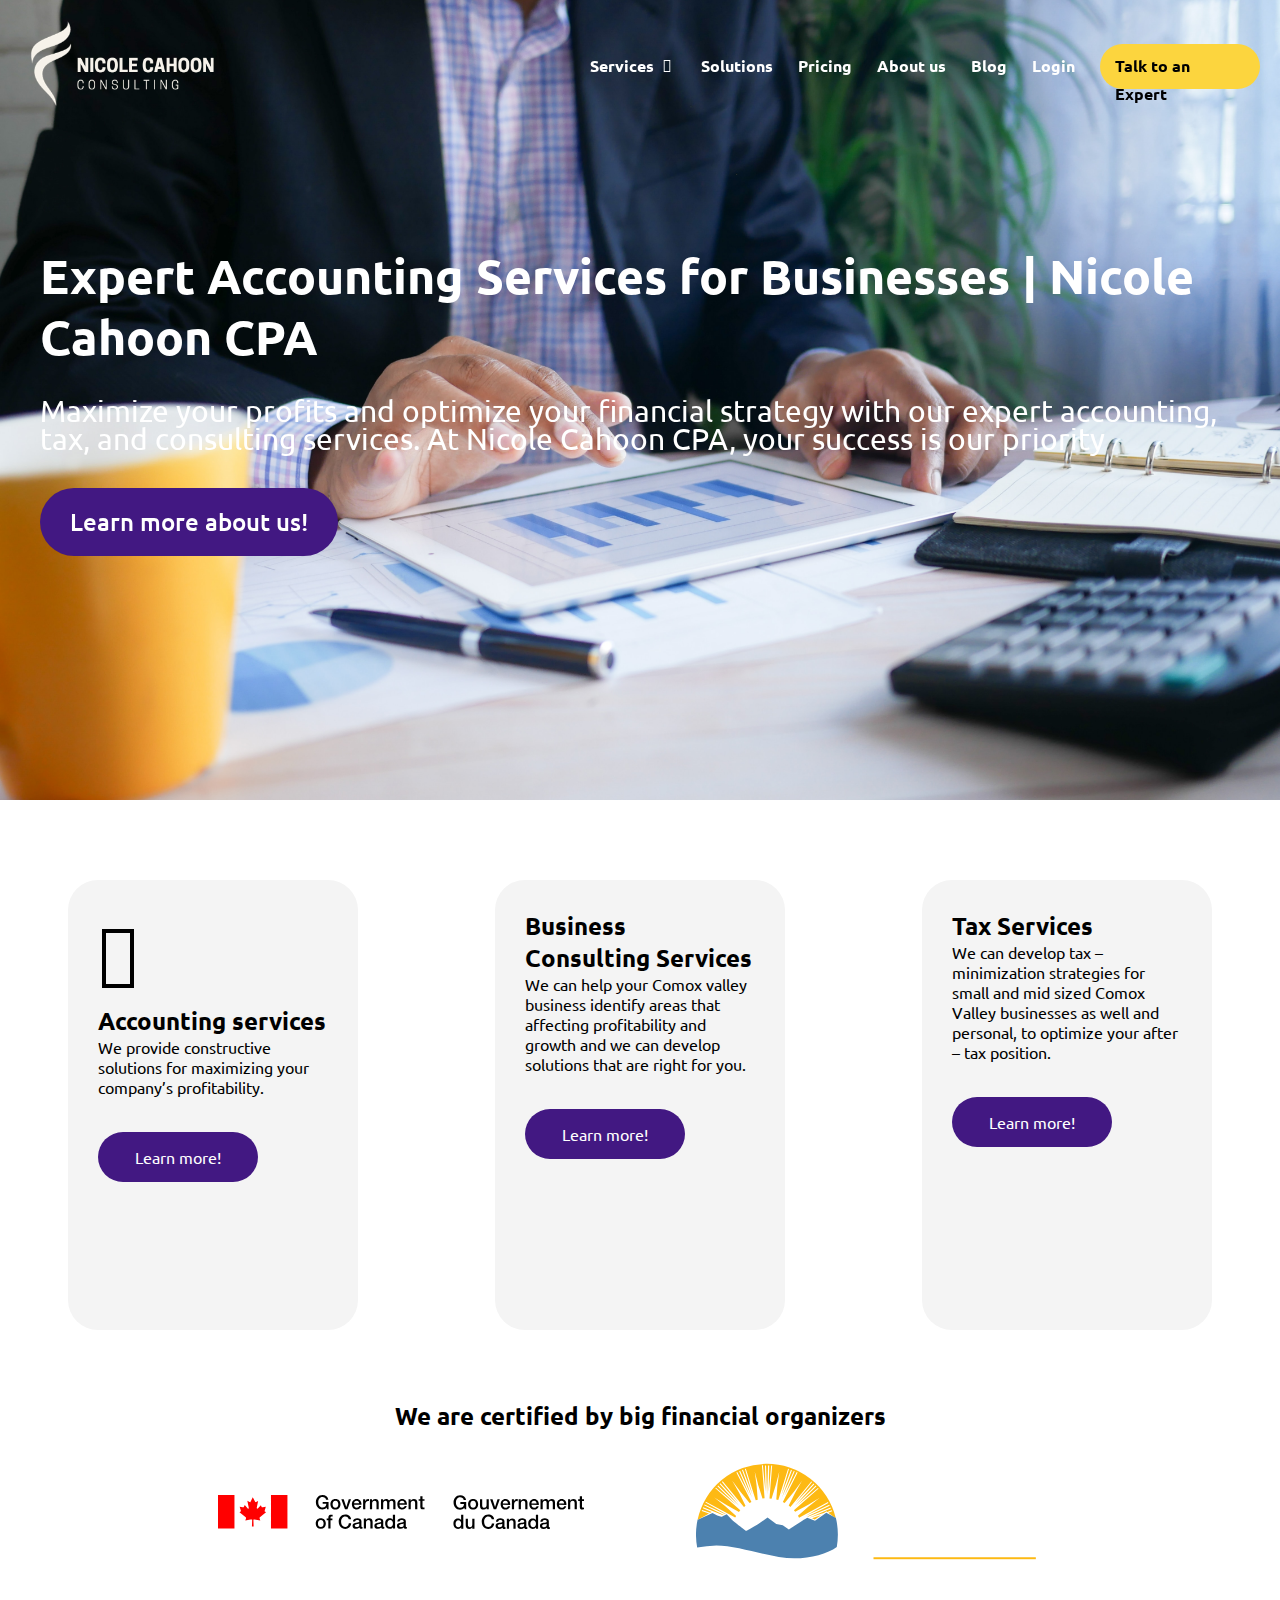
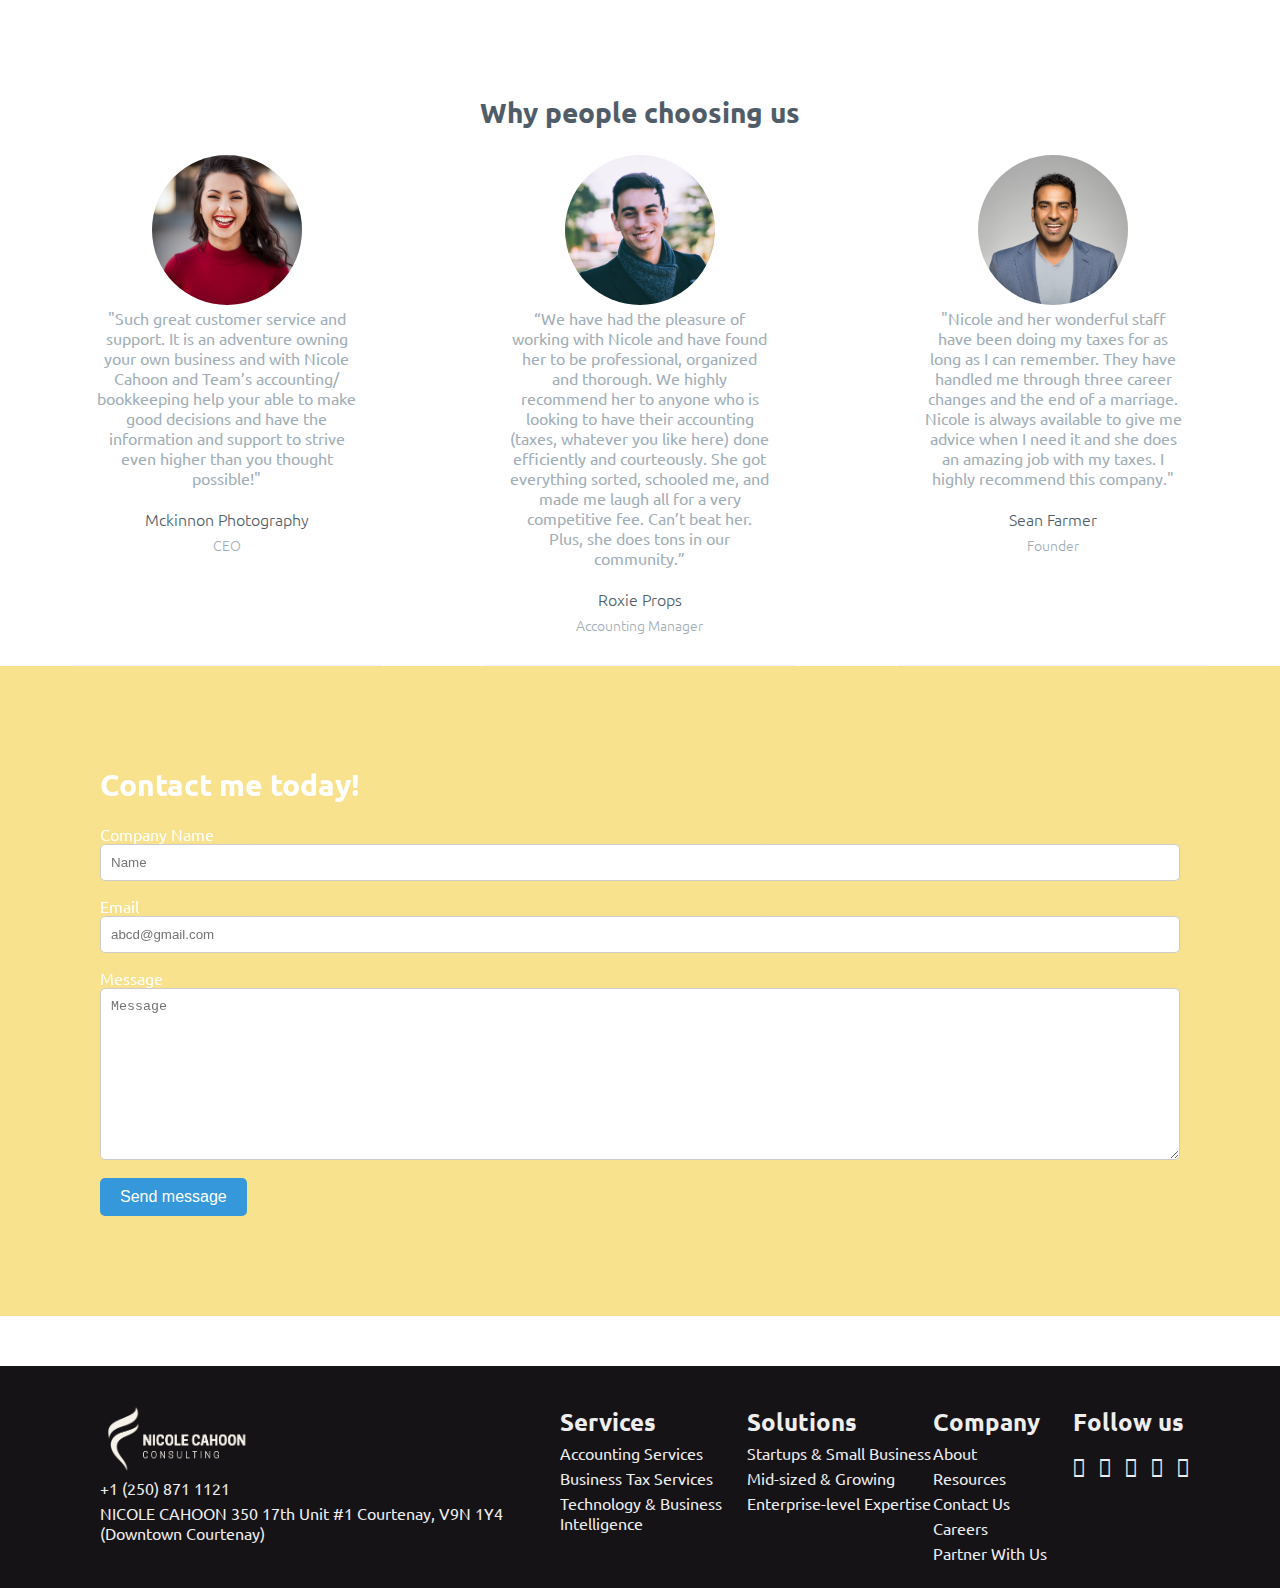
==== index.html @ 3a237631 "Fix footer logo" ====
<!DOCTYPE html>
<html lang="en">
  <head>
    <meta charset="UTF-8" />
    <meta name="viewport" content="width=device-width, initial-scale=1.0" />
    <!-- DGL 103 CVS3 - Elsa - Project 1 -->
    <title>Project 1</title>
    <link rel="stylesheet" href="style.css" />
    <link
      rel="stylesheet"
      href="https://cdnjs.cloudflare.com/ajax/libs/font-awesome/6.4.2/css/all.min.css"
      integrity="sha512-z3gLpd7yknf1YoNbCzqRKc4qyor8gaKU1qmn+CShxbuBusANI9QpRohGBreCFkKxLhei6S9CQXFEbbKuqLg0DA=="
      crossorigin="anonymous"
      referrerpolicy="no-referrer"
    />
    <!-- google font-->
    <link rel="preconnect" href="https://fonts.googleapis.com" />
    <link rel="preconnect" href="https://fonts.gstatic.com" crossorigin />
    <link
      href="https://fonts.googleapis.com/css2?family=Open+Sans:ital,wght@0,300;0,400;0,500;0,600;0,700;0,800;1,300&family=Poppins:wght@100;300;400;500;600;700&family=Roboto:wght@100;300;400;500;700;900&family=Ubuntu:ital,wght@0,300;0,400;0,500;0,700;1,300;1,400;1,500;1,700&display=swap"
      rel="stylesheet"
    />

    <!--hamburger menu link -->

    <link
      rel="stylesheet"
      href="https://cdnjs.cloudflare.com/ajax/libs/font-awesome/4.7.0/css/font-awesome.min.css"
    />
  </head>
  <body>
    <header class="sticky">
      <div class="header-container">
        <div class="logo">
          <a href="/index.html">
            <img
              src="images/header-logo.png"
              class="bricks-site-logo css-filter perfmatters-lazy entered pmloaded"
              alt="Bricks Templates"
              width="200"
              decoding="async"
              data-ll-status="loaded"
            />
          </a>
        </div>
        <nav class="nav-menu-wrapper">
          <ul class="main-menu">
            <li class="main-menu-item">
              <a href="/">
                Services
                <span class="main-menu-item-icon">
                  <i class="fa-solid fa-chevron-down"></i>
                </span>
              </a>
              <ul class="dropdown">
                <li><a href="#">Accounting services</a></li>
                <li><a href="#">Business Consulting Services</a></li>
                <li><a href="#">Tax Services</a></li>
              </ul>
            </li>
            <li class="main-menu-item">
              <a href="/"> Solutions </a>
            </li>
            <li class="main-menu-item"><a href="#">Pricing</a></li>
            <li class="main-menu-item">
              <a href="/about.html"> About us </a>
            </li>
            <li class="main-menu-item"><a href="#">Blog</a></li>
            <li class="main-menu-item"><a href="#">Login</a></li>
            <li id="menu-item-expert" class="main-menu-item">
              <a href="#">Talk to an Expert</a>
            </li>
          </ul>
        </nav>

        <input type="checkbox" id="check-menu" />
        <div class="menu-mobile">
          <label for="check-menu">
            <span class="menu-bar-top"></span>
            <span class="menu-bar-center"></span>
            <span class="menu-bar-bottom"></span>
          </label>
        </div>
        <nav class="nav-menu-wrapper-mobile">
          <ul class="main-menu">
            <li>
              <div class="main-menu-item">
                <a href="/"> Services </a>
                <label for="check-sevrices">
                  <span class="main-menu-item-icon">
                    <i class="fa-solid fa-chevron-down"></i>
                  </span>
                </label>
              </div>

              <input type="checkbox" id="check-sevrices" hidden />

              <div class="sub-menu">
                <label for="check-sevrices">
                  <ul class="dropdown">
                    <li><a href="#">Accounting services</a></li>
                    <li><a href="#">Business Consulting Services</a></li>
                    <li><a href="#">Tax Services</a></li>
                  </ul>
                </label>
              </div>
            </li>
            <li class="main-menu-item">
              <a href="/"> Solutions </a>
            </li>
            <li class="main-menu-item"><a href="#">Pricing</a></li>
            <li class="main-menu-item">
              <a href="/about.html"> About us </a>
            </li>
            <li class="main-menu-item"><a href="#">Blog</a></li>
            <li class="main-menu-item"><a href="#">Login</a></li>
            <li id="menu-item-expert">
              <a href="#">Talk to an Expert</a>
            </li>
          </ul>
        </nav>
        <label for="check-menu" class="overlay" hidden></label>
      </div>
    </header>

    <main>
      <section class="main-hero">
        <h1>Expert Accounting Services for Businesses | Nicole Cahoon CPA</h1>
        <p>
          Maximize your profits and optimize your financial strategy with our
          expert accounting, tax, and consulting services. At Nicole Cahoon CPA,
          your success is our priority
        </p>
        <a class="btn-about" href="aboutus.html">Learn more about us!</a>
      </section>

      <section class="main-services">
        <div class="services-card">
          <div class="services-card-icon">
            <i class="fa-solid fa-briefcase"></i>
          </div>
          <div class="services-card-content">
            <h2 class="title">Accounting services</h2>
            <p class="content">
              We provide constructive solutions for maximizing your company’s
              profitability.
            </p>
            <a class="btn-about" href="#">Learn more!</a>
          </div>
        </div>

        <div class="services-card">
          <div class="services-card-icon">
            <i class="fa-solid fa-people-group"></i>
          </div>
          <div class="services-card-content">
            <h2 class="title">Business Consulting Services</h2>
            <p class="content">
              We can help your Comox valley business identify areas that
              affecting profitability and growth and we can develop solutions
              that are right for you.
            </p>
            <a class="btn-about" href="#">Learn more!</a>
          </div>
        </div>

        <div class="services-card">
          <div class="services-card-icon">
            <i class="fa-brands fa-servicestack"></i>
          </div>
          <div class="services-card-content">
            <h2 class="title">Tax Services</h2>
            <p class="content">
              We can develop tax – minimization strategies for small and mid
              sized Comox Valley businesses as well and personal, to optimize
              your after – tax position.
            </p>
            <a class="btn-about" href="#">Learn more!</a>
          </div>
        </div>
      </section>

      <section class="resource">
        <h2>We are certified by big financial organizers</h2>
        <div class="logo-organizers">
          <div class="logo-organizer">
            <a
              href="https://www.canada.ca/en/revenue-agency.html"
              target="_blank"
            >
              <img
                src="images/logo-organizer-canada-government.svg"
                alt="Canada Revenue Agency"
                class="organizer-logo"
              />
            </a>
          </div>

          <div class="logo-organizer">
            <a
              href="https://www2.gov.bc.ca/gov/content/data/statistics"
              target="_blank"
            >
              <img
                src="images/logo-organizer-bc.svg"
                alt="ministry of finance"
                class="organizer-logo"
              />
            </a>
          </div>

          <!-- <div class="logo-organizer">
            <a href="https://www.irs.gov/" target="_blank">
              <img
                src="images/logo-organizer-irs.svg"
                alt="Internal Revenue Services"
                class="organizer-logo"
              />
            </a>
          </div> -->
        </div>
      </section>

      <section class="testimonials-1">
        <h3>Why people choosing us</h3>
        <div class="flex-container">
          <div class="flex-item">
            <img src="images/avatar-girl.jpeg" alt="avatar" />
            <p>
              "Such great customer service and support. It is an adventure
              owning your own business and with Nicole Cahoon and Team’s
              accounting/ bookkeeping help your able to make good decisions and
              have the information and support to strive even higher than you
              thought possible!"
            </p>
            <h4 class="name">Mckinnon Photography</h4>
            <p class="job-title">CEO</p>
          </div>
          <div class="flex-item">
            <img src="images/avatar-man.jpeg" alt="avatar" />
            <p>
              “We have had the pleasure of working with Nicole and have found
              her to be professional, organized and thorough. We highly
              recommend her to anyone who is looking to have their accounting
              (taxes, whatever you like here) done efficiently and courteously.
              She got everything sorted, schooled me, and made me laugh all for
              a very competitive fee. Can’t beat her. Plus, she does tons in our
              community.”
            </p>
            <h4 class="name">Roxie Props</h4>
            <p class="job-title">Accounting Manager</p>
          </div>
          <div class="flex-item">
            <img src="images/avatar-man-2.jpeg" alt="avatar" />
            <p>
              "Nicole and her wonderful staff have been doing my taxes for as
              long as I can remember. They have handled me through three career
              changes and the end of a marriage. Nicole is always available to
              give me advice when I need it and she does an amazing job with my
              taxes. I highly recommend this company."
            </p>
            <h4 class="name">Sean Farmer</h4>
            <p class="job-title">Founder</p>
          </div>
        </div>
      </section>

      <section class="contact">
        <div class="flex-container">
          <h2>Contact me today!</h2>
          <form action="#" method="post">
            <label for="name">Company Name</label>
            <input type="text" name="name" placeholder="Name" required />
            <label for="email">Email</label>
            <input
              type="email"
              name="email"
              placeholder="abcd@gmail.com"
              required
            />
            <label for="message">Message</label>
            <textarea
              name="message"
              id=""
              cols="30"
              rows="10"
              placeholder="Message"
            ></textarea>
            <button type="submit">Send message</button>
          </form>
        </div>
      </section>
    </main>
    <footer>
      <div class="footer-content">
        <div class="footer-logo">
          <div class="footer-logo-mobile">
            <img src="images/header-logo-black.png" alt="Logo" />
          </div>

          <div class="footer-logo-desktop">
            <img src="images/header-logo.png" alt="Logo" />
          </div>
          <p>+1 (250) 871 1121</p>
          <p>
            NICOLE CAHOON 350 17th Unit #1 Courtenay, V9N 1Y4 (Downtown
            Courtenay)
          </p>
        </div>
        <div class="footer-navigation">
          <h2>Services</h2>
          <ul>
            <li>Accounting Services</li>
            <li>Business Tax Services</li>
            <li>Technology & Business Intelligence</li>
          </ul>
        </div>

        <div class="footer-solution">
          <h2>Solutions</h2>
          <ul>
            <li>Startups & Small Business</li>
            <li>Mid-sized & Growing</li>
            <li>Enterprise-level Expertise</li>
          </ul>
        </div>

        <div class="footer-company">
          <h2>Company</h2>
          <ul>
            <li>About</li>
            <li>Resources</li>
            <li>Contact Us</li>
            <li>Careers</li>
            <li>Partner With Us</li>
          </ul>
        </div>

        <div class="about-us">
          <h2>Follow us</h2>
          <span><i class="fa-brands fa-facebook"></i></span>
          <span><i class="fa-brands fa-instagram"></i></span>
          <span><i class="fa-brands fa-twitter"></i></span>
          <span><i class="fa-brands fa-linkedin"></i></span>
          <span><i class="fa-brands fa-youtube"></i></span>
        </div>
      </div>
    </footer>
  </body>
  <script>
    window.addEventListener("scroll", function () {
      var header = document.querySelector(".sticky");
      header.classList.toggle("nav-scroll", window.scrollY > 0);
    });
  </script>
</html>
---- style.css ----
html {
  font-size: 62.5%;
  box-sizing: border-box;
  text-decoration: unset;
  list-style-type: none;
  font-family: "Open Sans", sans-serif;
  font-family: "Poppins", sans-serif;
  font-family: "Roboto", sans-serif;
  font-family: "Ubuntu", sans-serif;
}

*,
*:before,
*:after {
  box-sizing: inherit;
  text-decoration: unset;
  padding: 0;
  margin: 0;
}

body {
  font-size: 1.6rem;
}

/* Navbar mobile*/
@media only screen and (max-width: 1023px) {
  .sticky {
    left: 0;
    position: fixed;
    right: 0;
    top: 0;
    transition: background-color 0.2s, transform 0.4s;
    width: 100%;
    z-index: 998;
  }
  .header-container {
    display: flex;
    flex-direction: row;
    padding: 2rem;
    align-items: center;
    justify-content: space-between;

    width: 100%;
    font-weight: 700;
    background-color: black;
    position: relative;
  }
  .menu-mobile label {
    display: flex;
    flex-direction: column;
  }
  .menu-bar-top,
  .menu-bar-center,
  .menu-bar-bottom {
    width: 2rem;
    height: 0.4rem;
    background-color: white;
    margin: 0.2rem;
    border-radius: 2rem;
  }

  .nav-menu-wrapper {
    display: none;
  }

  .nav-menu-wrapper-mobile {
    display: block;
    position: fixed;
    top: 0;
    background-color: #161316;
    left: 0;
    bottom: 0;
    width: 28rem;
    padding: 2rem 0;
    transform: translateX(-100%);
  }

  .header-container input:checked ~ .nav-menu-wrapper-mobile {
    transform: translateX(0);
  }

  .logo img {
    width: 15rem;
  }

  #check-menu {
    display: none;
  }

  .header-container input:checked ~ .menu-mobile .menu-bar-center {
    opacity: 0;
  }

  .header-container input:checked ~ .menu-mobile .menu-bar-top {
    transform: translateY(8px) rotate(45deg);
  }

  .header-container input:checked ~ .menu-mobile .menu-bar-bottom {
    transform: translateY(-8px) rotate(-45deg);
  }

  .main-menu-item {
    height: 6rem;
    border-bottom: 1px solid #2e2e2e;
    padding: 2rem 3rem;
    display: flex;
    justify-content: space-between;
  }
  .main-menu-item-icon {
    color: #ffffff;
    cursor: pointer;
  }

  input:checked ~ .sub-menu {
    display: block;
  }

  .sub-menu {
    display: none;
  }

  .sub-menu label .dropdown li a {
    color: #f9f9f9;
  }

  .sub-menu label .dropdown li {
    padding: 1rem 4rem;
  }
  .main-menu-item a {
    color: white;
  }

  #menu-item-expert {
    height: 5rem;
    background-color: #fcd53e;
    border-radius: 3rem;
    display: flex;
    align-items: center;
    justify-content: center;
    margin: 3.5rem auto;
    width: 70%;
  }
  #menu-item-expert a {
    color: #161316;
  }
  .main-menu-item a {
    display: flex;
    justify-content: space-between;
  }
}
/* hero */
.main-hero {
  justify-content: center;
  align-items: flex-start;
  background-image: url(images/background-header.jpeg);
  background-size: cover;
  background-position: center center;
  width: 100%;
  padding-right: 4rem;
  padding-left: 4rem;
  filter: opacity(100%);
  text-align: left;
  position: relative;
  height: 80rem;
  display: flex;
  flex-direction: column;
  color: white;
}
.main-hero h1 {
  font-size: 4.8rem;
}

.main-hero p {
  font-size: 3rem;
  margin-top: 3rem;
  width: 100%;
  line-height: 2.8rem;
}

.main-hero a {
  padding: 1.8rem 3rem;
  font-weight: 500;
  font-size: 2.4rem;
  color: #ffffff;
  border-radius: 9rem;
  background-color: #421882;
  margin-top: 3.5rem;
}

.main-hero a:hover {
  animation: pulse ease-in 1s;
}

/* services */

.main-services {
  display: flex;
  flex-direction: column;
  align-items: center;
  justify-content: center;
}

.services-card {
  width: 29rem;
  height: 45rem;
  border-radius: 3rem;
  padding: 3rem;
  margin: 2rem 0;
  background-color: #f4f4f4;
}

.services-card-icon {
  font-size: 8rem;
  margin-right: 5rem;
}

.services-card-content {
  display: flex;
  flex-direction: column;
}

.services-card-content .btn-about {
  margin-top: 3.5rem;
  padding: 1rem;
  width: 16rem;
  height: 5rem;
  background-color: #421882;
  color: #ffffff;
  display: flex;
  justify-content: center;
  align-items: center;
  border-radius: 3rem;
}

/* resource */

.resource {
  display: flex;
  flex-direction: column;
  justify-content: center;
  align-items: center;
  margin: 5rem 8.5rem 10rem 8.5rem;
}

.resource .img {
  width: 150px;
}

.logo-organizers {
  display: flex;
  flex-direction: column;
  align-items: center;
  row-gap: 2rem;
  width: 100%;
  margin: 3rem 0;
}

/* testimonials mobile 1 */
.testimonials-1 {
  text-align: center;
  margin: 2rem 2rem 0rem 2rem;
}

.testimonials-1 img {
  width: 15rem;
  height: 15rem;
  border-radius: 50%;
  object-fit: cover;
}

.testimonials-1 h3 {
  font-size: 2.8rem;
  font-weight: 900;
  margin: 0;
  color: #505d68;
}

.testimonials-1 p {
  color: #a1aeb7;
  font-weight: 400;
}

.testimonials-1 .flex-item {
  padding: 2.5rem;
  border-bottom: 1px solid #f2f5f7;
}

.testimonials-1 h4 {
  color: #505d68;
  font-weight: 300;
  margin-top: 2rem;
  margin-bottom: 0.5rem;
}

.testimonials-1 .job-title {
  font-size: 1.4rem;
  margin: 0.5rem;
  font-weight: 300;
}

/* Contact */

.contact {
  background-image: url(https://www.indinero.com/wp-content/uploads/2023/02/jud-mackrill-Of_m3hMsoAA-unsplash-1-min.jpg);
  background-size: cover;
  background-position: center center;
  width: 80%;
  filter: opacity(100%);
  text-align: left;
  position: relative;
  justify-content: center;
  align-self: stretch !important;
  width: 100%;
  padding: 10rem;
  margin-bottom: 5rem;
}

.contact::before {
  background-image: linear-gradient(
    rgba(246, 213, 93, 0.7) 7%,
    rgba(246, 213, 93, 0.7) 7%
  );
  position: absolute;
  content: "";
  top: 0;
  right: 0;
  bottom: 0;
  left: 0;
  pointer-events: none;
}

:where(.contact > *) {
  position: relative;
}

.contact .flex-container h2 {
  color: #ffffff;
  font-size: 3rem;
}

.contact label {
  color: #ffffff;
}

.contact .flex-container form {
  margin-top: 2rem;
}

.contact .flex-container {
  width: 100%;
  margin: 0 auto;
}

.contact .flex-container input,
.contact .flex-container textarea {
  width: 100%;
  padding: 1rem;
  margin-bottom: 1.5rem;
  border: 1px solid #ccc;
  border-radius: 5px;
  box-sizing: border-box;
}

.contact .flex-container button {
  background-color: #3498db;
  color: #fff;
  padding: 10px 20px;
  border: none;
  border-radius: 5px;
  cursor: pointer;
  font-size: 1em;
}

.contact .flex-container button:hover {
  background-color: #2980b9;
}

/* footer */

footer {
  background-color: #eeeeee;
  color: black;
  padding: 2rem;
}

footer .footer-logo-desktop {
  display: none;
}

.footer-content {
  display: flex;
  flex-direction: column;
}
.footer-logo {
  margin-top: 2rem;
}

footer ul {
  padding-left: 0;
}

.footer-logo img {
  width: 150px;
}

.footer-logo p {
  margin: 5px 0;
}
.footer-navigation,
.footer-solution,
.footer-company {
  margin-top: 20px;
}

.footer-navigation li,
.footer-solution li,
.footer-company li {
  margin: 5px 0;
  list-style: none;
}

.footer-navigation li:hover,
.footer-solution li:hover,
.footer-company li:hover {
  color: #3498db;
  cursor: pointer;
}

.about-us {
  margin-top: 20px;
  width: 100%;
}
.about-us span {
  font-size: 24px;
  line-height: 60px;
  margin-right: 10px;
}

.about-us span:hover {
  cursor: pointer;
  color: #3498db;
}

/* Desktop */
@media only screen and (min-width: 1024px) {
  /* navbar */
  .sticky {
    left: 0;
    position: fixed;
    right: 0;
    top: 0;
    transition: background-color 0.2s, transform 0.4s;
    width: 100%;
    z-index: 998;
  }
  .header-container {
    display: flex;
    flex-direction: row;
    padding: 20px;
    align-items: center;
    justify-content: space-between;
    /* z-index: 1; */
    /* align-self: stretch !important; */
    width: 100%;
    font-weight: 700;
  }
  .main-menu {
    display: flex;
    gap: 25px;
    justify-content: center;
    align-items: center;
    height: 45px;
  }

  .main-menu-item a {
    font-size: 16px;
    line-height: 28px;
    color: white;
    font-weight: 700;
  }

  .main-menu-item-icon {
    padding: 5px;
    cursor: pointer;
  }
  #menu-item-expert {
    border-radius: 30px;
    background-color: #fcd53e;
    height: 100%;
    padding: 8px 15px;
    width: 160px;
    font-weight: 700;
  }
  #menu-item-expert a {
    color: black;
  }

  .main-menu-item {
    position: relative;
  }
  .menu-mobile {
    display: none;
  }

  nav.nav-menu-wrapper-mobile {
    display: none;
  }

  ul.main-menu {
    list-style: none;
  }
  .dropdown {
    display: none;
    position: absolute;
    top: 100%;
    left: 0;
    min-width: 250px;
    background-color: #f9f9f9;
    box-shadow: 0 2px 5px rgba(0, 0, 0, 0.1);
    padding: 10px;
    z-index: 1;
  }
  .dropdown li {
    padding: 10px 20px;
  }
  .dropdown li a {
    color: black;
    font-size: 18px;
  }

  li:hover .dropdown {
    display: block;
  }
  #check-menu {
    display: none;
  }

  /* hero */

  section.main-services {
    display: flex;
    flex-direction: row;
    justify-content: space-around;
    padding-top: 6rem;
  }

  /* resource */
  .resource {
    /* background-color: #505d68; */
  }
  .resource .logo-organizers {
    flex-direction: row;
    justify-content: center;
    column-gap: 10%;
  }

  .resource .logo-organizer {
    width: 33%;
  }

  /* testimonials */

  .testimonials-1 .flex-container {
    display: flex;
    justify-content: space-around;
  }

  .testimonials-1 .flex-item {
    width: 25%;
  }

  /* footer */

  footer {
    background-color: #161316;
    color: #eeeeee;
    padding-left: 100px;
  }

  footer .footer-logo-mobile {
    display: none;
  }

  footer .footer-logo-desktop {
    display: flex;
  }

  footer .footer-content {
    flex-direction: row;
    columns: 30px;
  }

  footer .logo {
    width: 30%;
  }

  footer .footer-navigation {
    width: 20%;
  }

  footer .footer-solution {
    width: 20%;
  }

  footer .footer-company {
    width: 15%;
  }

  footer .about-us {
    width: 20%;
  }
}
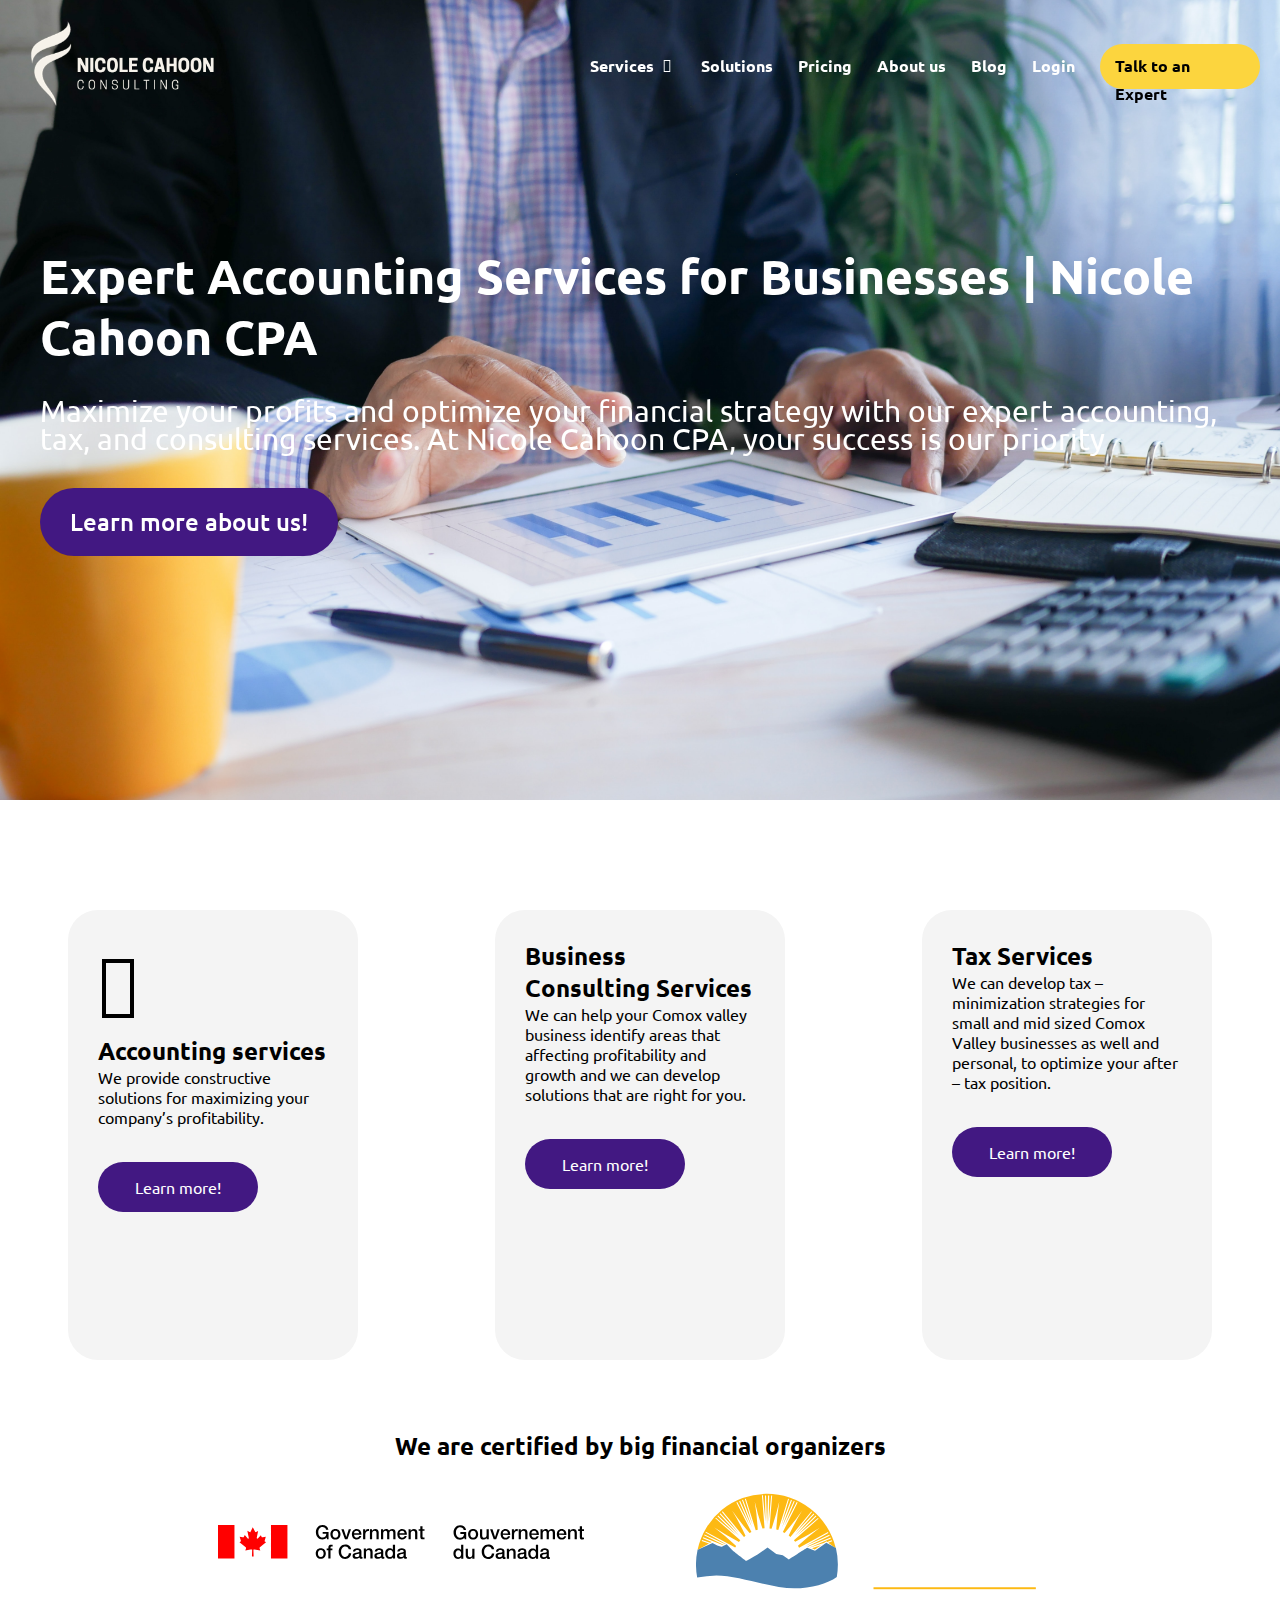
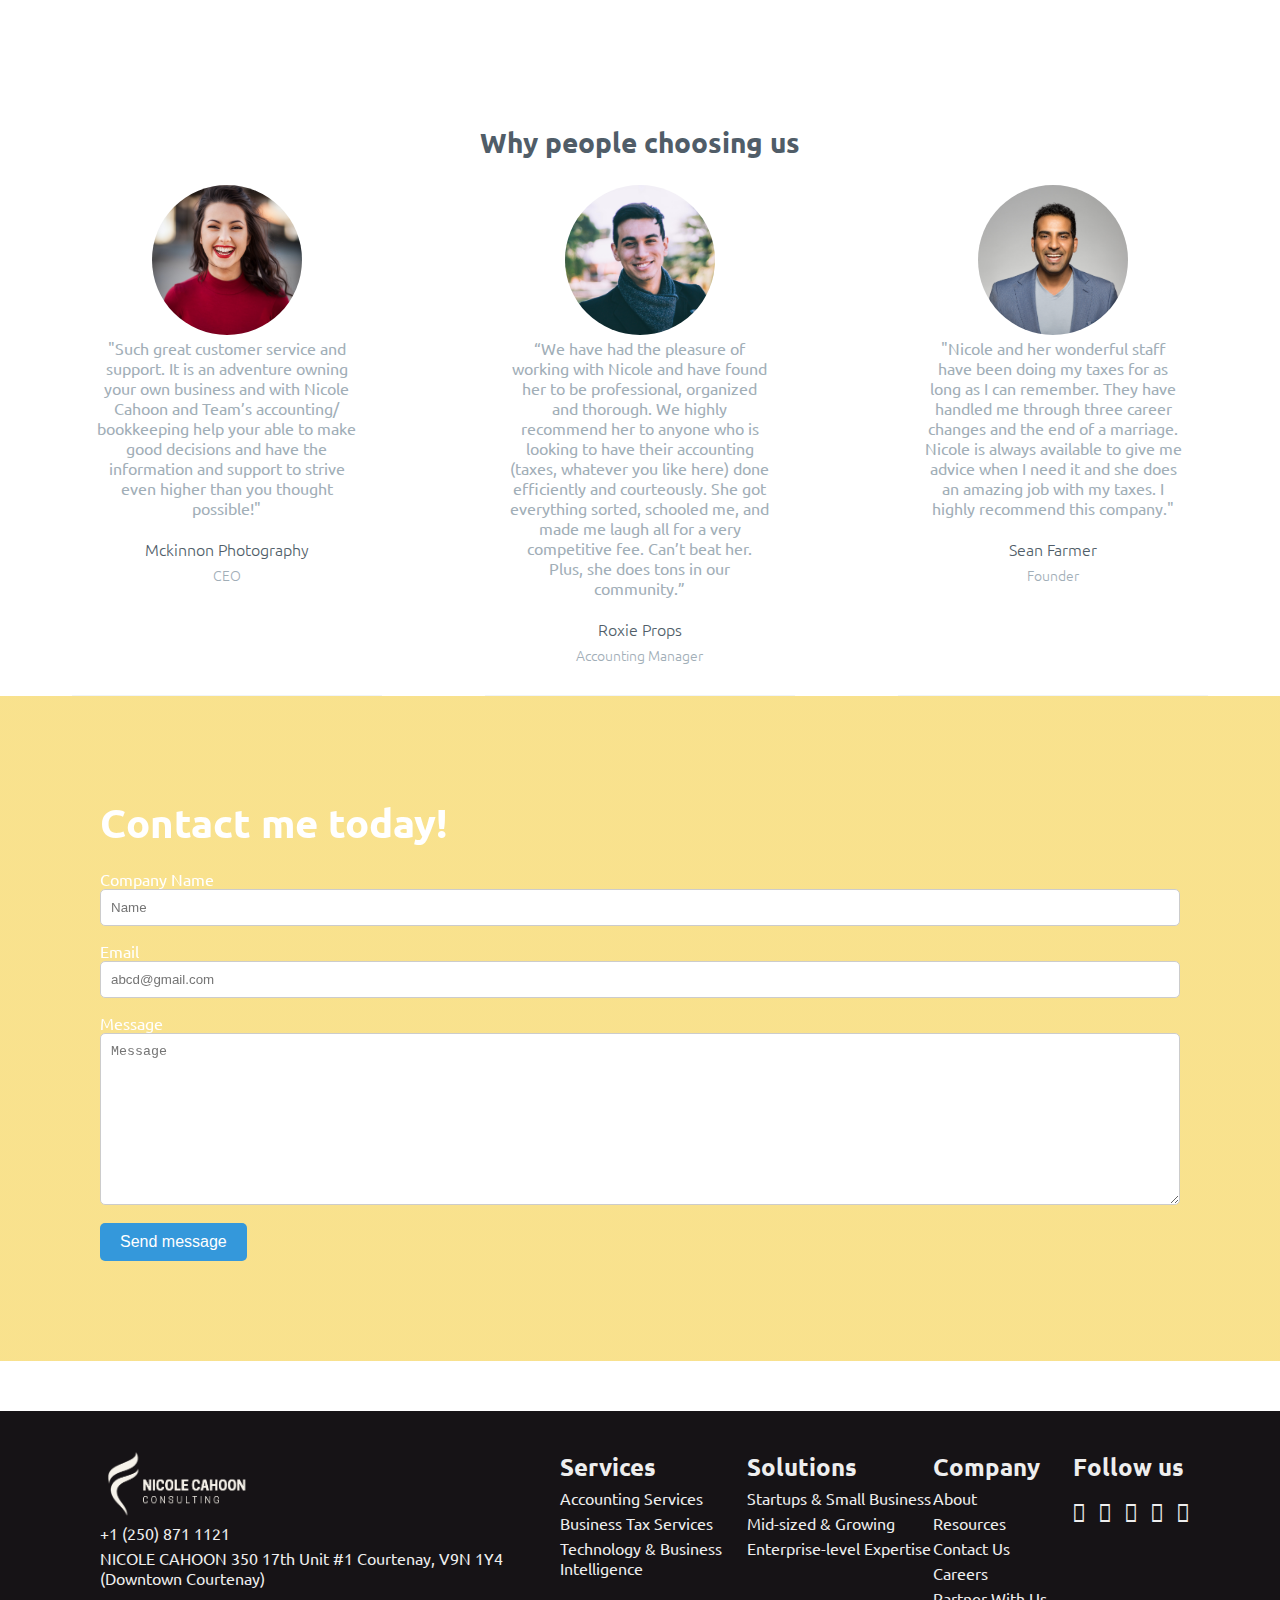
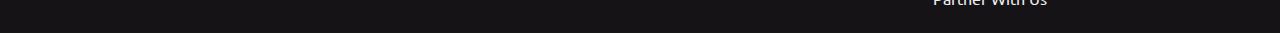
==== commit 4d589194: "Update link deploy aboutus" ====
--- a/index.html
+++ b/index.html
@@ -63,7 +63,7 @@
             </li>
             <li class="main-menu-item"><a href="#">Pricing</a></li>
             <li class="main-menu-item">
-              <a href="/about.html"> About us </a>
+              <a href="/aboutus.html"> About us </a>
             </li>
             <li class="main-menu-item"><a href="#">Blog</a></li>
             <li class="main-menu-item"><a href="#">Login</a></li>
@@ -110,7 +110,7 @@
             </li>
             <li class="main-menu-item"><a href="#">Pricing</a></li>
             <li class="main-menu-item">
-              <a href="/about.html"> About us </a>
+              <a href="/aboutus.html"> About us </a>
             </li>
             <li class="main-menu-item"><a href="#">Blog</a></li>
             <li class="main-menu-item"><a href="#">Login</a></li>
@@ -131,7 +131,9 @@
           expert accounting, tax, and consulting services. At Nicole Cahoon CPA,
           your success is our priority
         </p>
-        <a class="btn-about" href="aboutus.html">Learn more about us!</a>
+        <a class="btn-about" href="/project-Elsa2405/aboutus.html"
+          >Learn more about us!</a
+        >
       </section>
 
       <section class="main-services">
--- a/style.css
+++ b/style.css
@@ -146,6 +146,10 @@
   .main-menu-item a {
     display: flex;
     justify-content: space-between;
+  }
+
+  #menu-item-expert a:hover {
+    animation: pulse ease-in 1s;
   }
 }
 /* hero */
@@ -198,6 +202,7 @@
   flex-direction: column;
   align-items: center;
   justify-content: center;
+  margin-top: 30px;
 }
 
 .services-card {
@@ -230,6 +235,10 @@
   justify-content: center;
   align-items: center;
   border-radius: 3rem;
+}
+
+.main-services a:hover {
+  animation: pulse ease-in 1s;
 }
 
 /* resource */
@@ -326,7 +335,6 @@
   right: 0;
   bottom: 0;
   left: 0;
-  pointer-events: none;
 }
 
 :where(.contact > *) {
@@ -335,7 +343,7 @@
 
 .contact .flex-container h2 {
   color: #ffffff;
-  font-size: 3rem;
+  font-size: 4rem;
 }
 
 .contact label {
@@ -494,6 +502,9 @@
   #menu-item-expert a {
     color: black;
   }
+  #menu-item-expert a:hover {
+    animation: pulse ease-in 1s;
+  }
 
   .main-menu-item {
     position: relative;
@@ -545,9 +556,7 @@
   }
 
   /* resource */
-  .resource {
-    /* background-color: #505d68; */
-  }
+
   .resource .logo-organizers {
     flex-direction: row;
     justify-content: center;
@@ -610,3 +619,17 @@
     width: 20%;
   }
 }
+
+@keyframes pulse {
+  0% {
+    transform: scaleX(1);
+  }
+
+  50% {
+    transform: scale3d(1.05, 1.05, 1.05);
+  }
+
+  to {
+    transform: scaleX(1);
+  }
+}
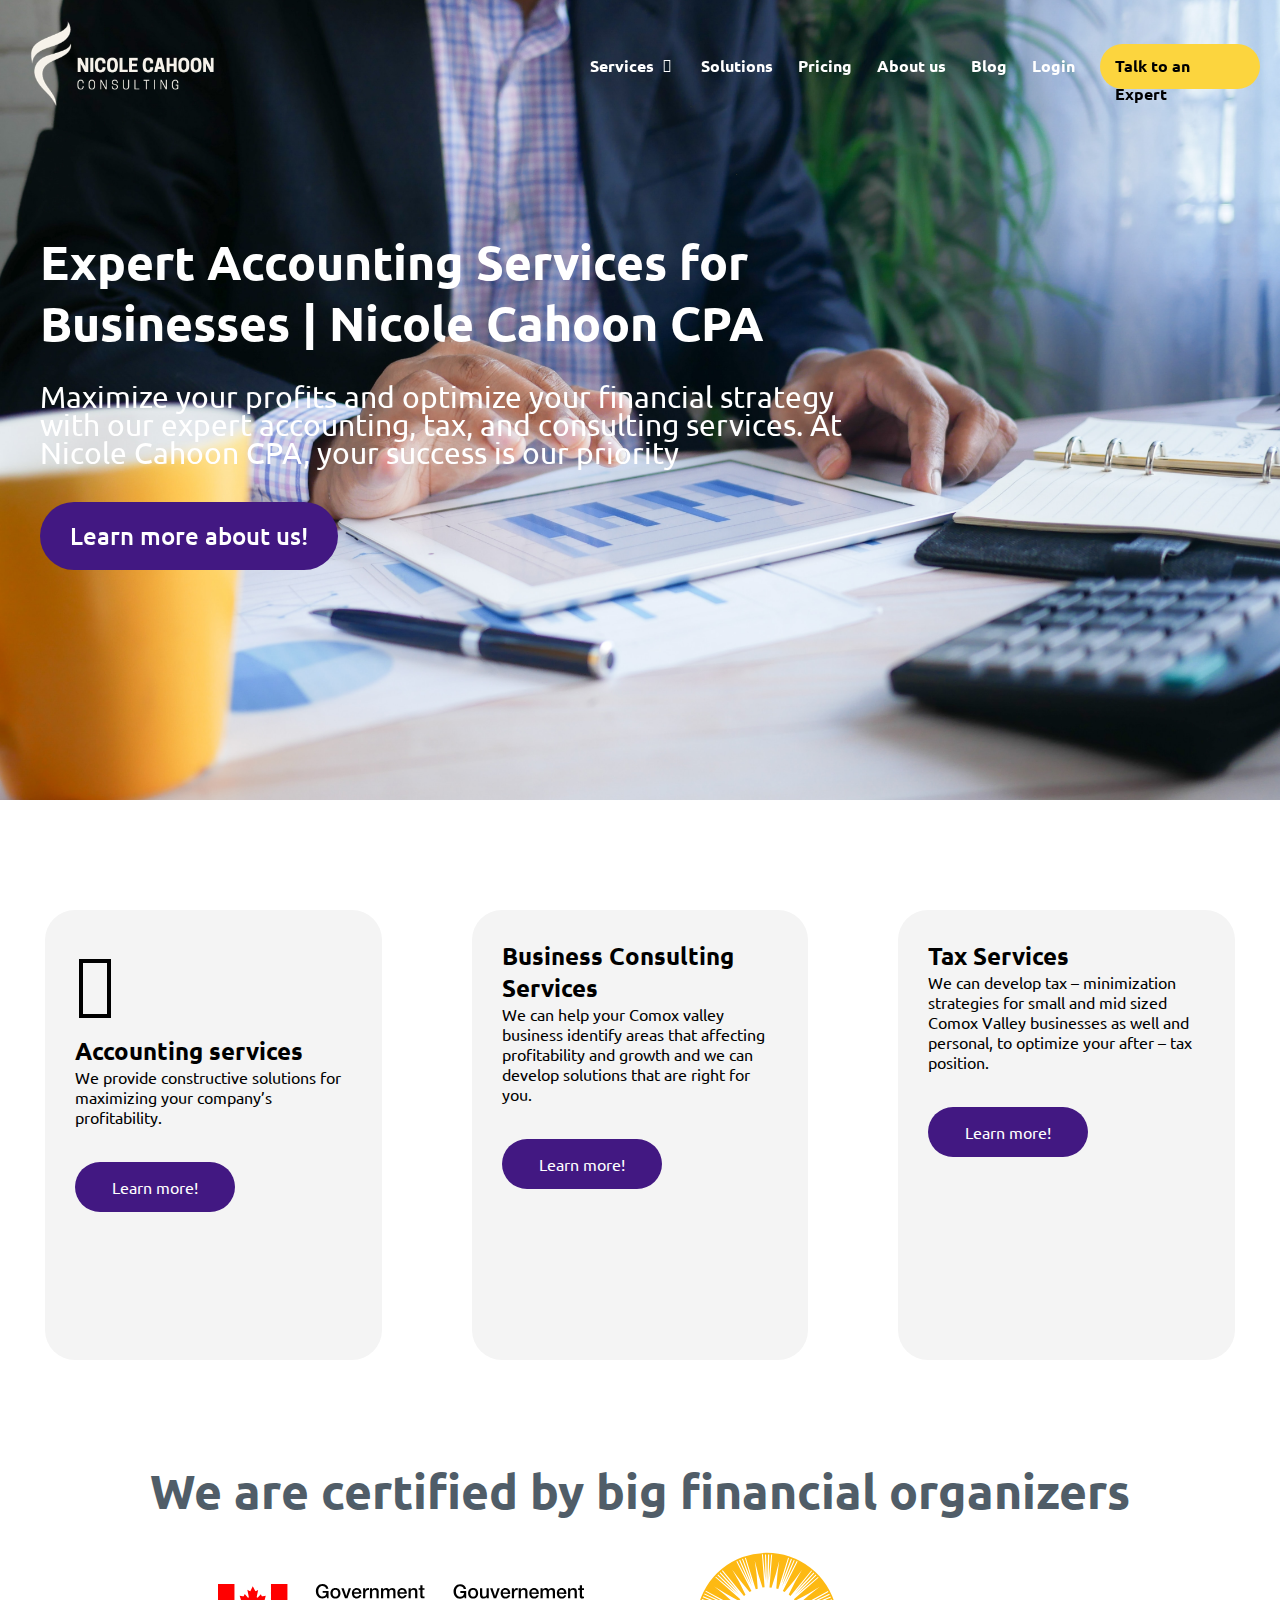
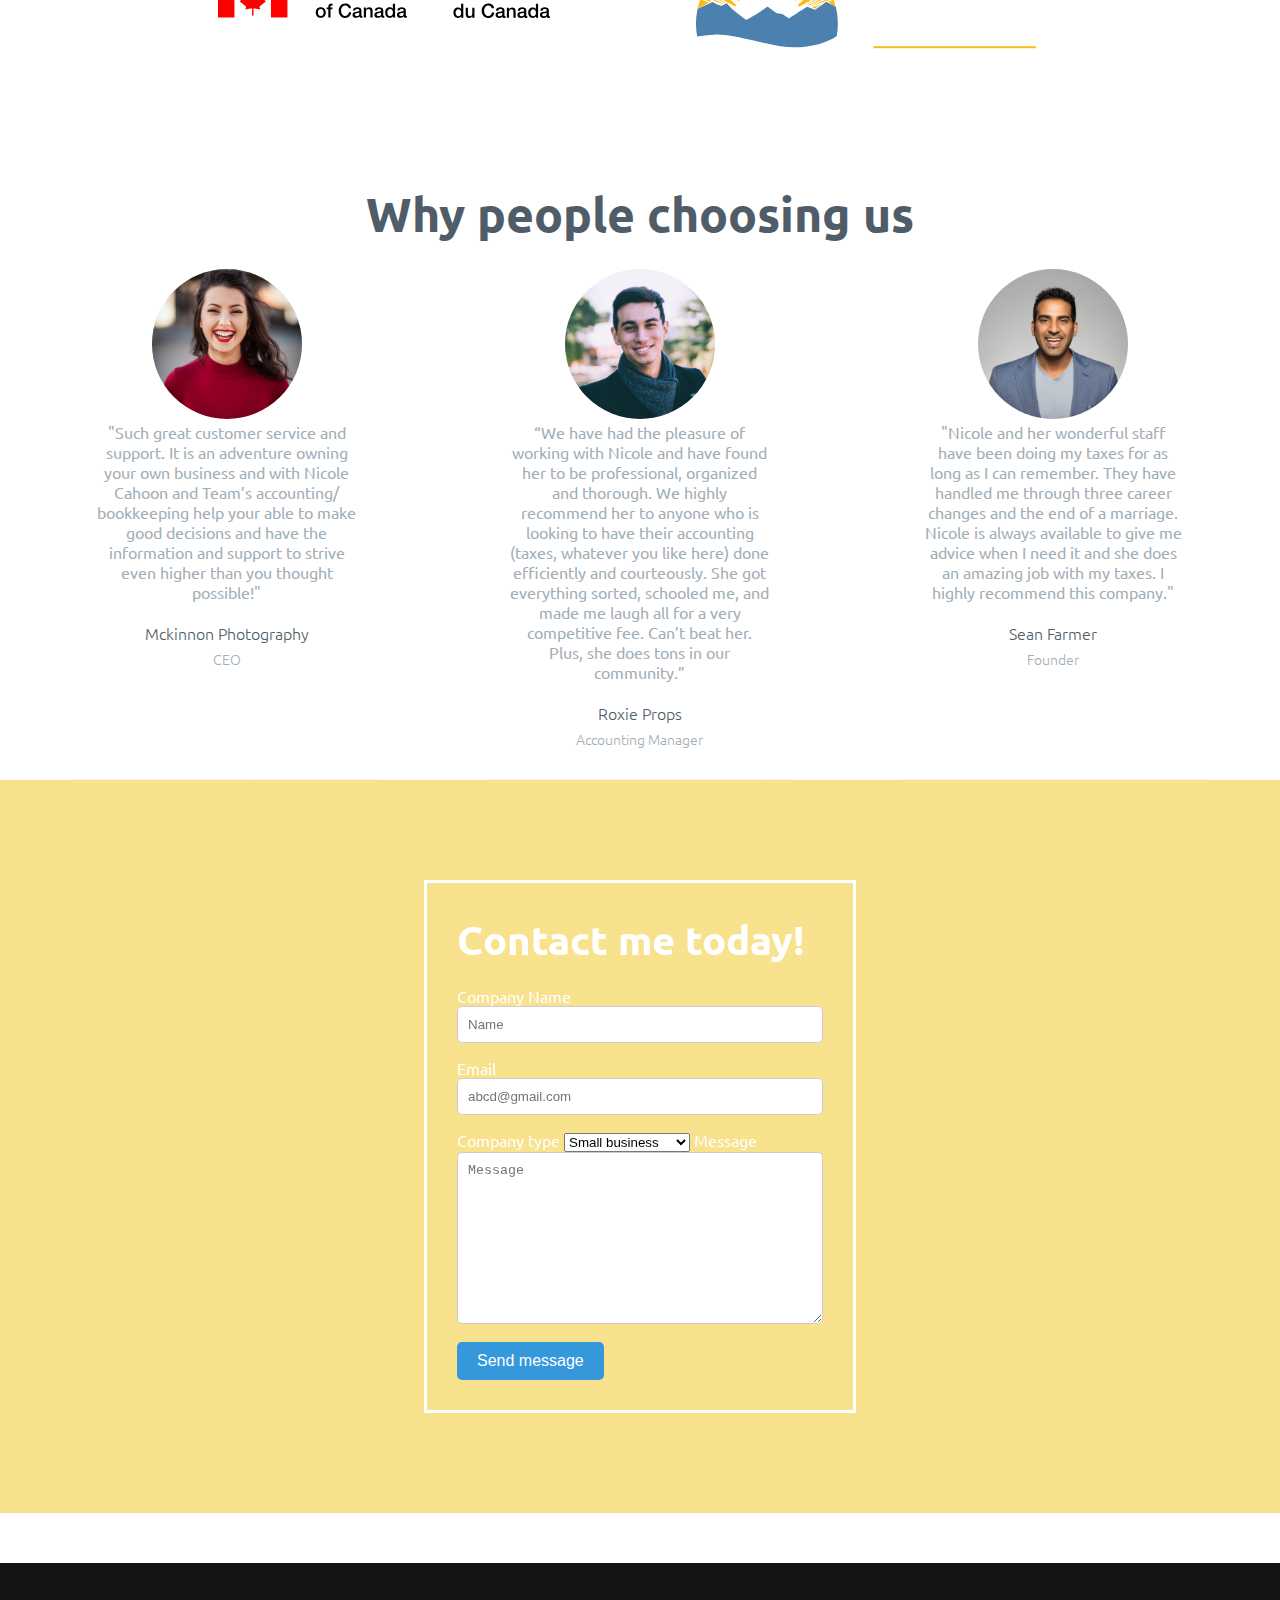
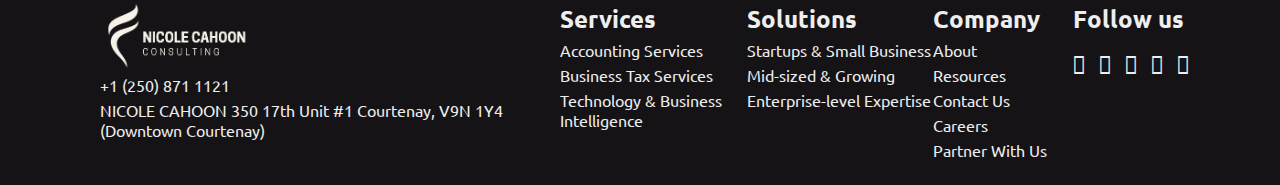
==== commit 6eb39377: "Amend style css homepage" ====
--- a/index.html
+++ b/index.html
@@ -280,6 +280,12 @@
               placeholder="abcd@gmail.com"
               required
             />
+            <label for="company type">Company type</label>
+            <select id="type" name="type">
+              <option value="small">Small business</option>
+              <option value="mid-size">Medium business</option>
+              <option value="others">Others</option>
+            </select>
             <label for="message">Message</label>
             <textarea
               name="message"
--- a/style.css
+++ b/style.css
@@ -170,14 +170,26 @@
   flex-direction: column;
   color: white;
 }
+
+/* .main-hero::after {
+  background-image: linear-gradient(#000000 7%, #000000 7%);
+  position: absolute;
+  content: "";
+  top: 0;
+  right: 0;
+  bottom: 0;
+  left: 0;
+} */
+
 .main-hero h1 {
   font-size: 4.8rem;
+  width: 70%;
 }
 
 .main-hero p {
   font-size: 3rem;
   margin-top: 3rem;
-  width: 100%;
+  width: 70%;
   line-height: 2.8rem;
 }
 
@@ -251,6 +263,12 @@
   margin: 5rem 8.5rem 10rem 8.5rem;
 }
 
+.resource h2 {
+  font-size: 4.8rem;
+  margin-top: 3rem;
+  color: #505d68;
+}
+
 .resource .img {
   width: 150px;
 }
@@ -278,7 +296,7 @@
 }
 
 .testimonials-1 h3 {
-  font-size: 2.8rem;
+  font-size: 4.8rem;
   font-weight: 900;
   margin: 0;
   color: #505d68;
@@ -355,8 +373,10 @@
 }
 
 .contact .flex-container {
-  width: 100%;
+  width: 90%;
   margin: 0 auto;
+  border: solid white;
+  padding: 3rem;
 }
 
 .contact .flex-container input,
@@ -555,6 +575,12 @@
     padding-top: 6rem;
   }
 
+  /* serivces */
+
+  .services-card {
+    width: calc(33.33% - 9rem);
+  }
+
   /* resource */
 
   .resource .logo-organizers {
@@ -567,6 +593,15 @@
     width: 33%;
   }
 
+  /* contact */
+
+  .contact .flex-container {
+    width: 40%;
+    margin: 0 auto;
+    border: solid white;
+    padding: 3rem;
+  }
+
   /* testimonials */
 
   .testimonials-1 .flex-container {
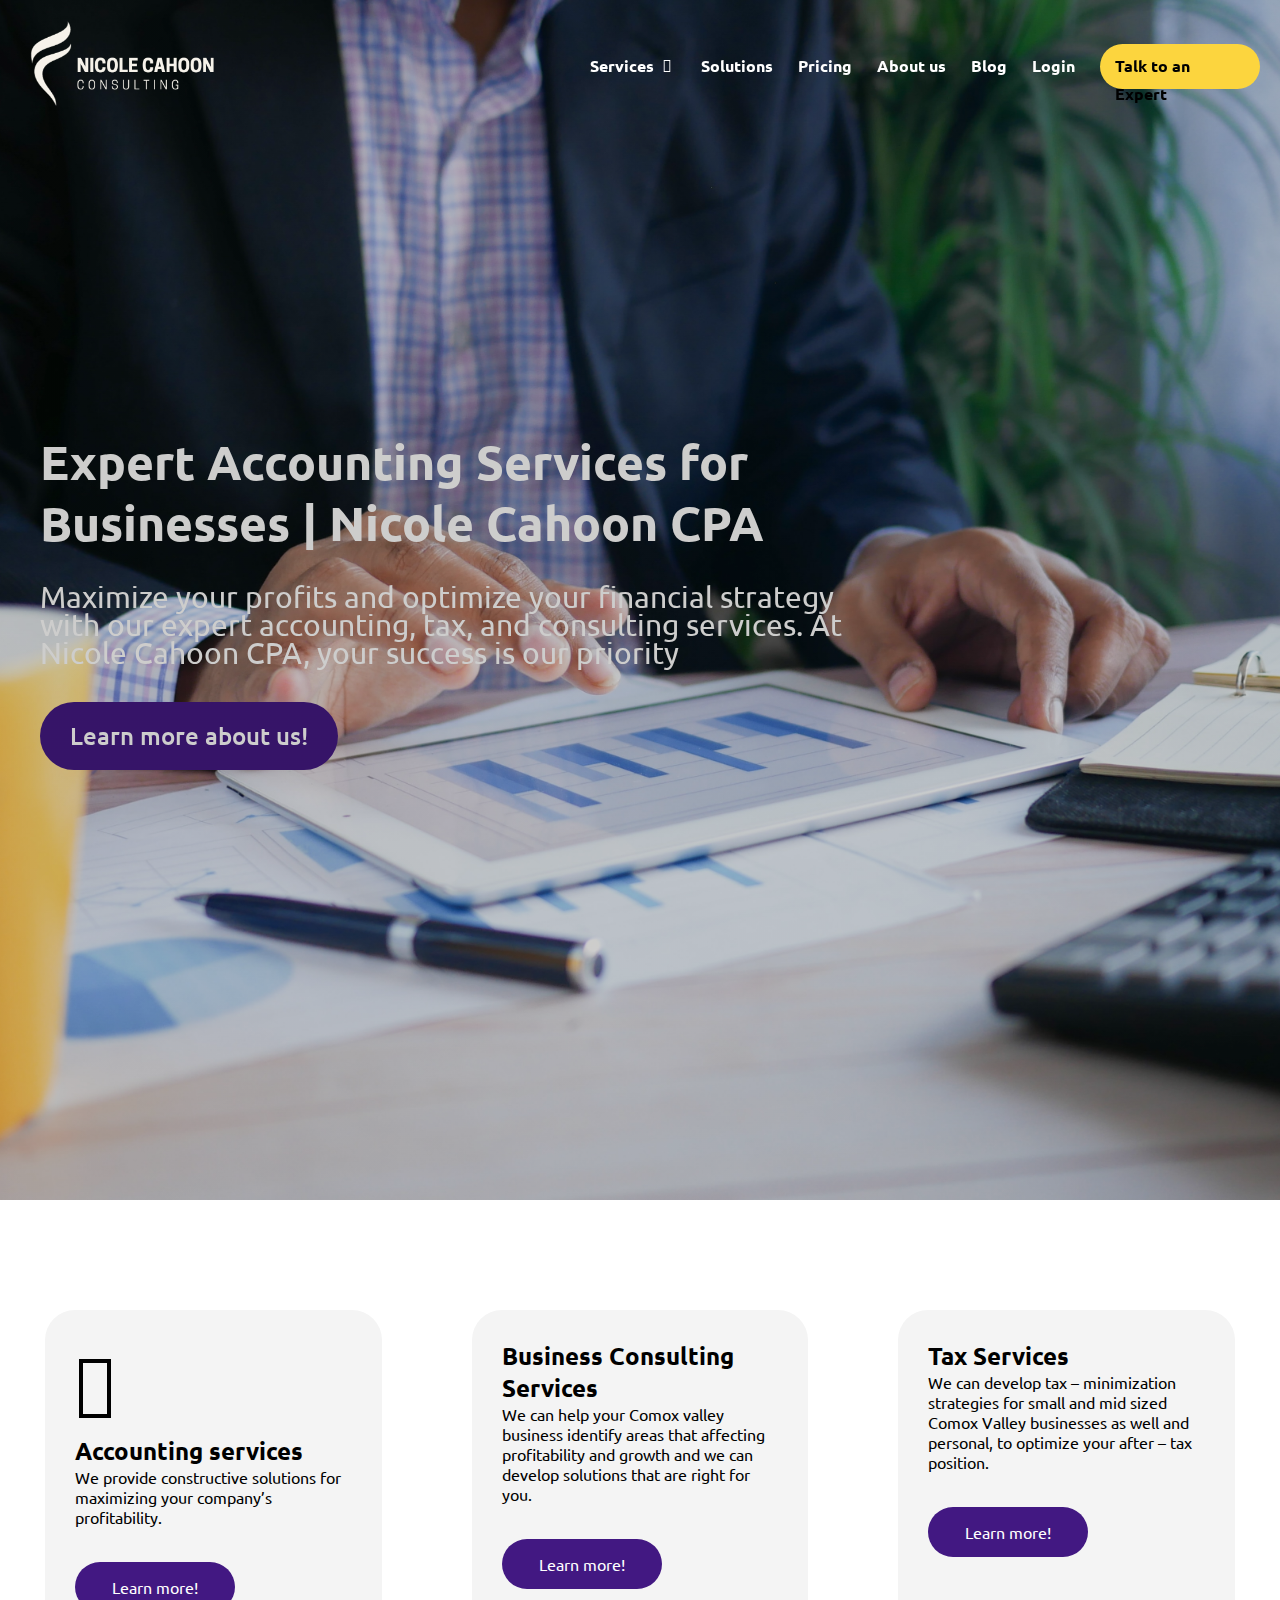
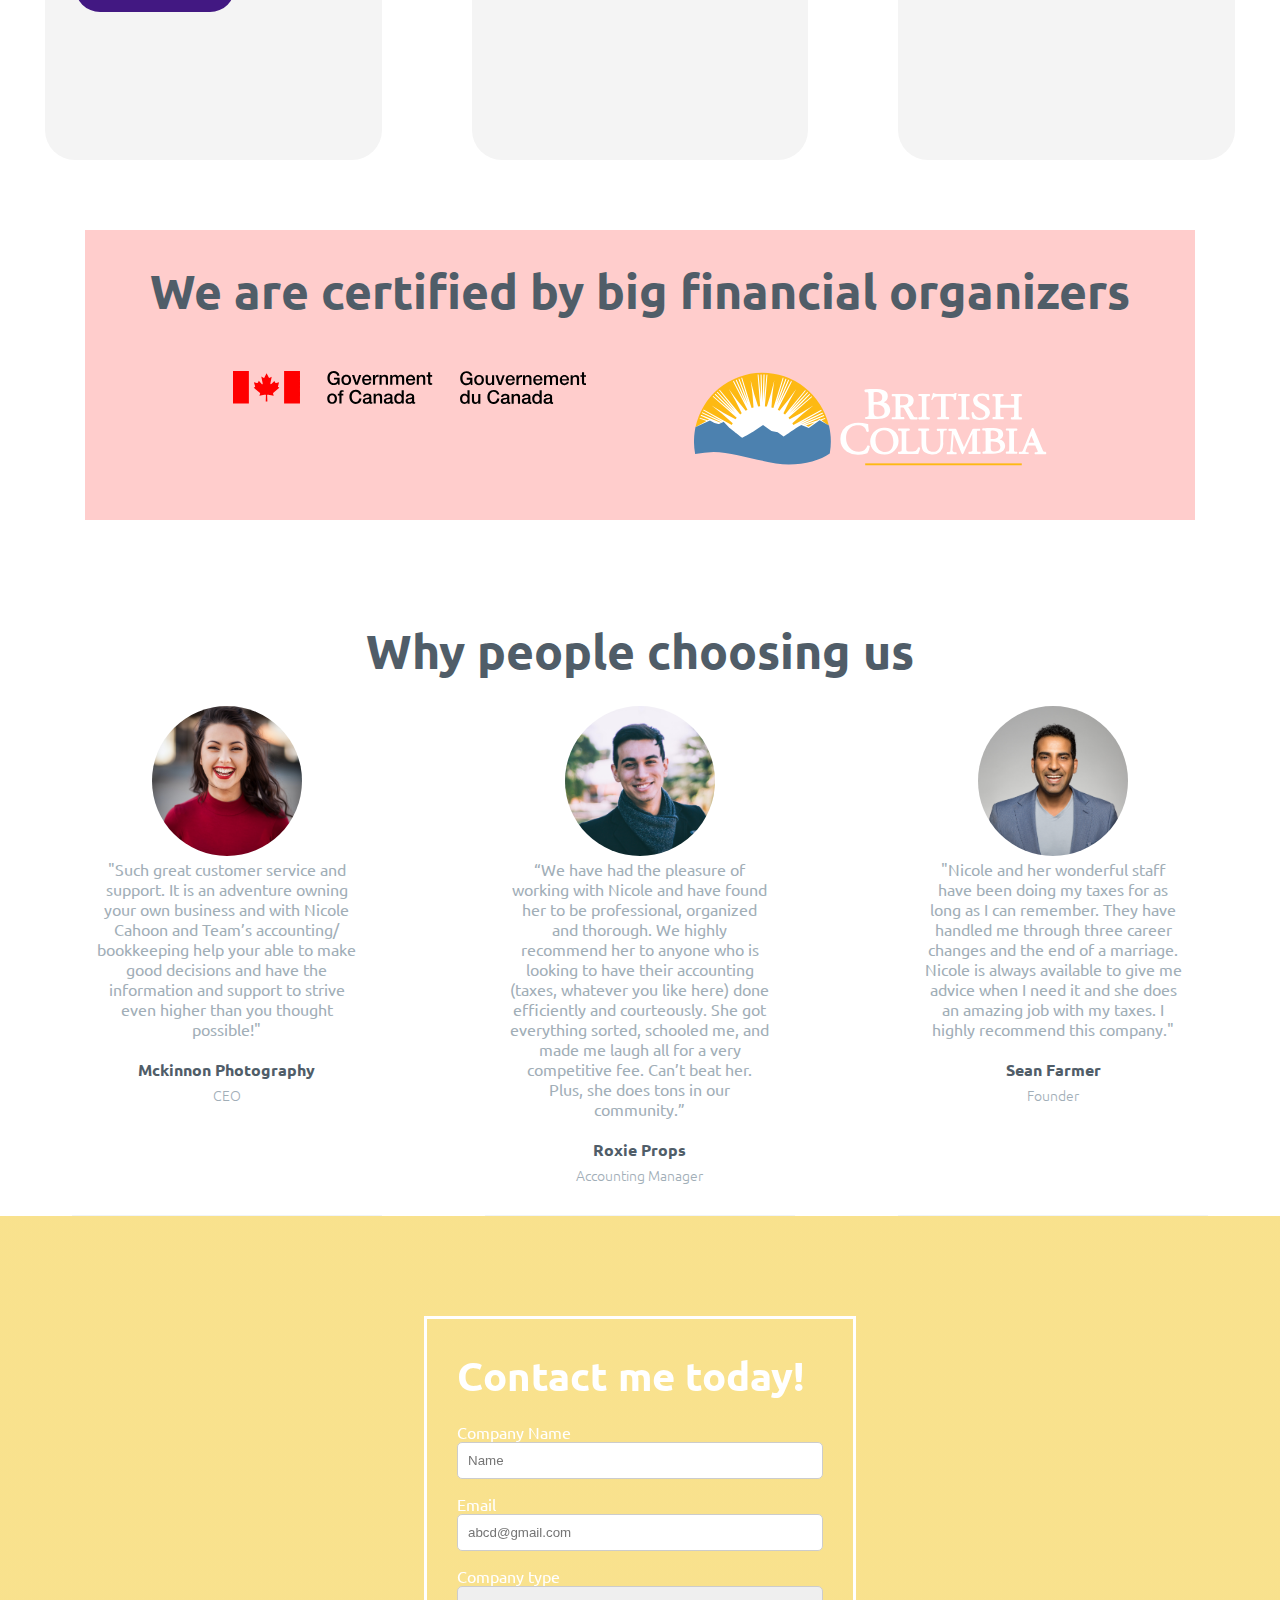
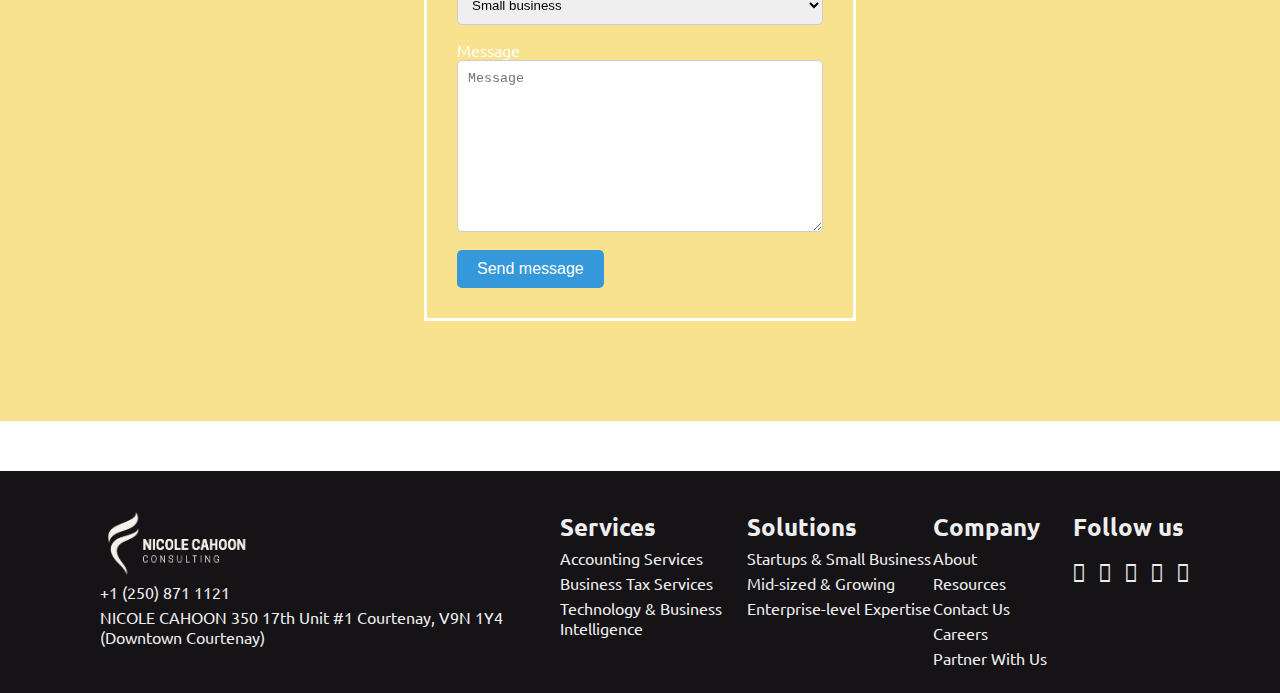
==== commit ca915317: "Amend link, color, images" ====
--- a/index.html
+++ b/index.html
@@ -63,7 +63,7 @@
             </li>
             <li class="main-menu-item"><a href="#">Pricing</a></li>
             <li class="main-menu-item">
-              <a href="/aboutus.html"> About us </a>
+              <a href="aboutus.html"> About us </a>
             </li>
             <li class="main-menu-item"><a href="#">Blog</a></li>
             <li class="main-menu-item"><a href="#">Login</a></li>
@@ -110,7 +110,7 @@
             </li>
             <li class="main-menu-item"><a href="#">Pricing</a></li>
             <li class="main-menu-item">
-              <a href="/aboutus.html"> About us </a>
+              <a href="aboutus.html"> About us </a>
             </li>
             <li class="main-menu-item"><a href="#">Blog</a></li>
             <li class="main-menu-item"><a href="#">Login</a></li>
@@ -131,9 +131,7 @@
           expert accounting, tax, and consulting services. At Nicole Cahoon CPA,
           your success is our priority
         </p>
-        <a class="btn-about" href="/project-Elsa2405/aboutus.html"
-          >Learn more about us!</a
-        >
+        <a class="btn-about" href="aboutus.html">Learn more about us!</a>
       </section>
 
       <section class="main-services">
@@ -339,7 +337,7 @@
           <ul>
             <li>About</li>
             <li>Resources</li>
-            <li>Contact Us</li>
+            <li><a href="contactus.html">Contact Us</a></li>
             <li>Careers</li>
             <li>Partner With Us</li>
           </ul>
--- a/style.css
+++ b/style.css
@@ -9,6 +9,11 @@
   font-family: "Ubuntu", sans-serif;
 }
 
+header.sticky.nav-scroll {
+  background-color: #333;
+  opacity: 80%;
+}
+
 *,
 *:before,
 *:after {
@@ -16,6 +21,7 @@
   text-decoration: unset;
   padding: 0;
   margin: 0;
+  color: unset;
 }
 
 body {
@@ -165,21 +171,24 @@
   filter: opacity(100%);
   text-align: left;
   position: relative;
-  height: 80rem;
+  height: 120rem;
   display: flex;
   flex-direction: column;
   color: white;
 }
 
-/* .main-hero::after {
-  background-image: linear-gradient(#000000 7%, #000000 7%);
+.main-hero::before {
+  background-image: linear-gradient(
+    rgba(6, 5, 0, 0.2) 7%,
+    rgba(6, 5, 0, 0.2) 7%
+  );
   position: absolute;
   content: "";
   top: 0;
   right: 0;
   bottom: 0;
   left: 0;
-} */
+}
 
 .main-hero h1 {
   font-size: 4.8rem;
@@ -260,6 +269,7 @@
   flex-direction: column;
   justify-content: center;
   align-items: center;
+  text-align: center;
   margin: 5rem 8.5rem 10rem 8.5rem;
 }
 
@@ -276,10 +286,17 @@
 .logo-organizers {
   display: flex;
   flex-direction: column;
-  align-items: center;
+  padding: 2rem;
   row-gap: 2rem;
   width: 100%;
   margin: 3rem 0;
+}
+
+.resource {
+  background-image: linear-gradient(
+    rgba(255, 5, 0, 0.2) 7%,
+    rgba(255, 5, 0, 0.2) 7%
+  );
 }
 
 /* testimonials mobile 1 */
@@ -317,6 +334,7 @@
   font-weight: 300;
   margin-top: 2rem;
   margin-bottom: 0.5rem;
+  font-weight: bold;
 }
 
 .testimonials-1 .job-title {
@@ -380,7 +398,8 @@
 }
 
 .contact .flex-container input,
-.contact .flex-container textarea {
+.contact .flex-container textarea,
+.contact .flex-container select {
   width: 100%;
   padding: 1rem;
   margin-bottom: 1.5rem;
@@ -583,6 +602,13 @@
 
   /* resource */
 
+  .resource {
+    background-image: linear-gradient(
+      rgba(255, 5, 0, 0.2) 7%,
+      rgba(255, 5, 0, 0.2) 7%
+    );
+  }
+
   .resource .logo-organizers {
     flex-direction: row;
     justify-content: center;
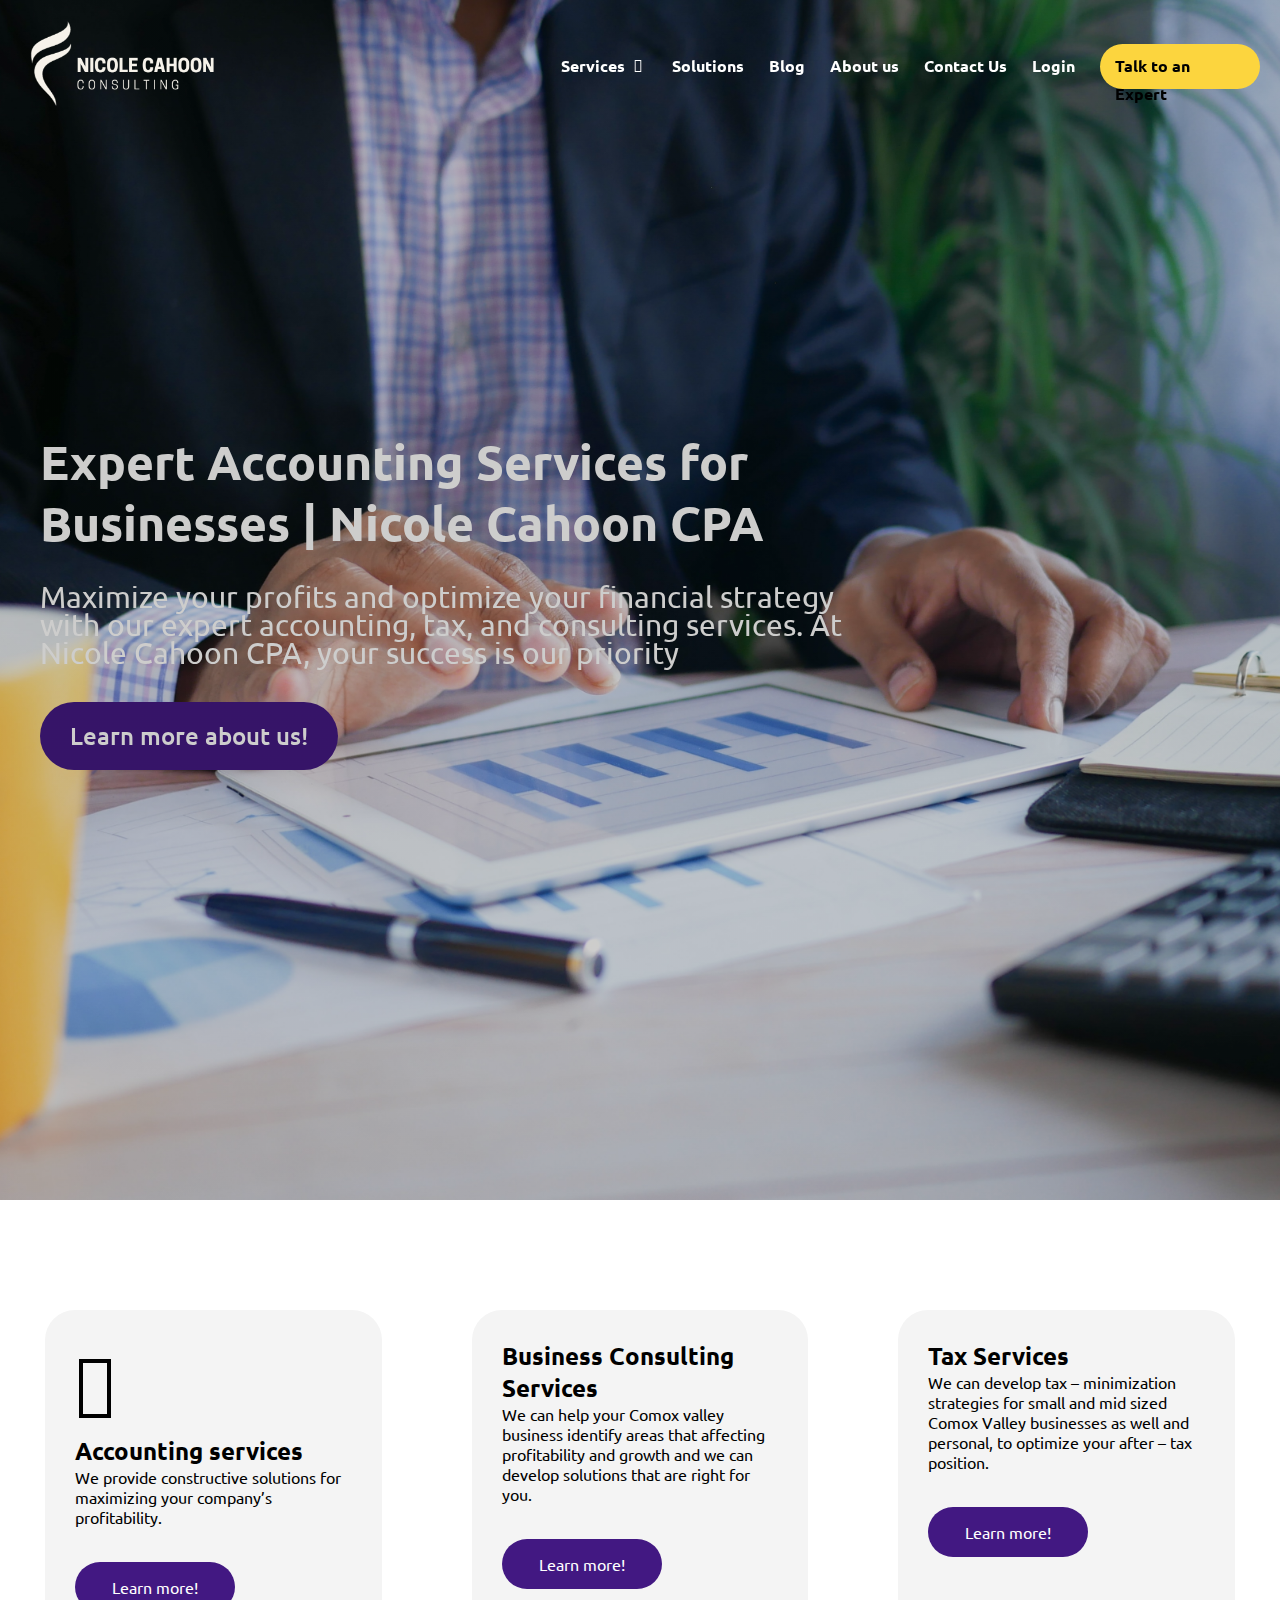
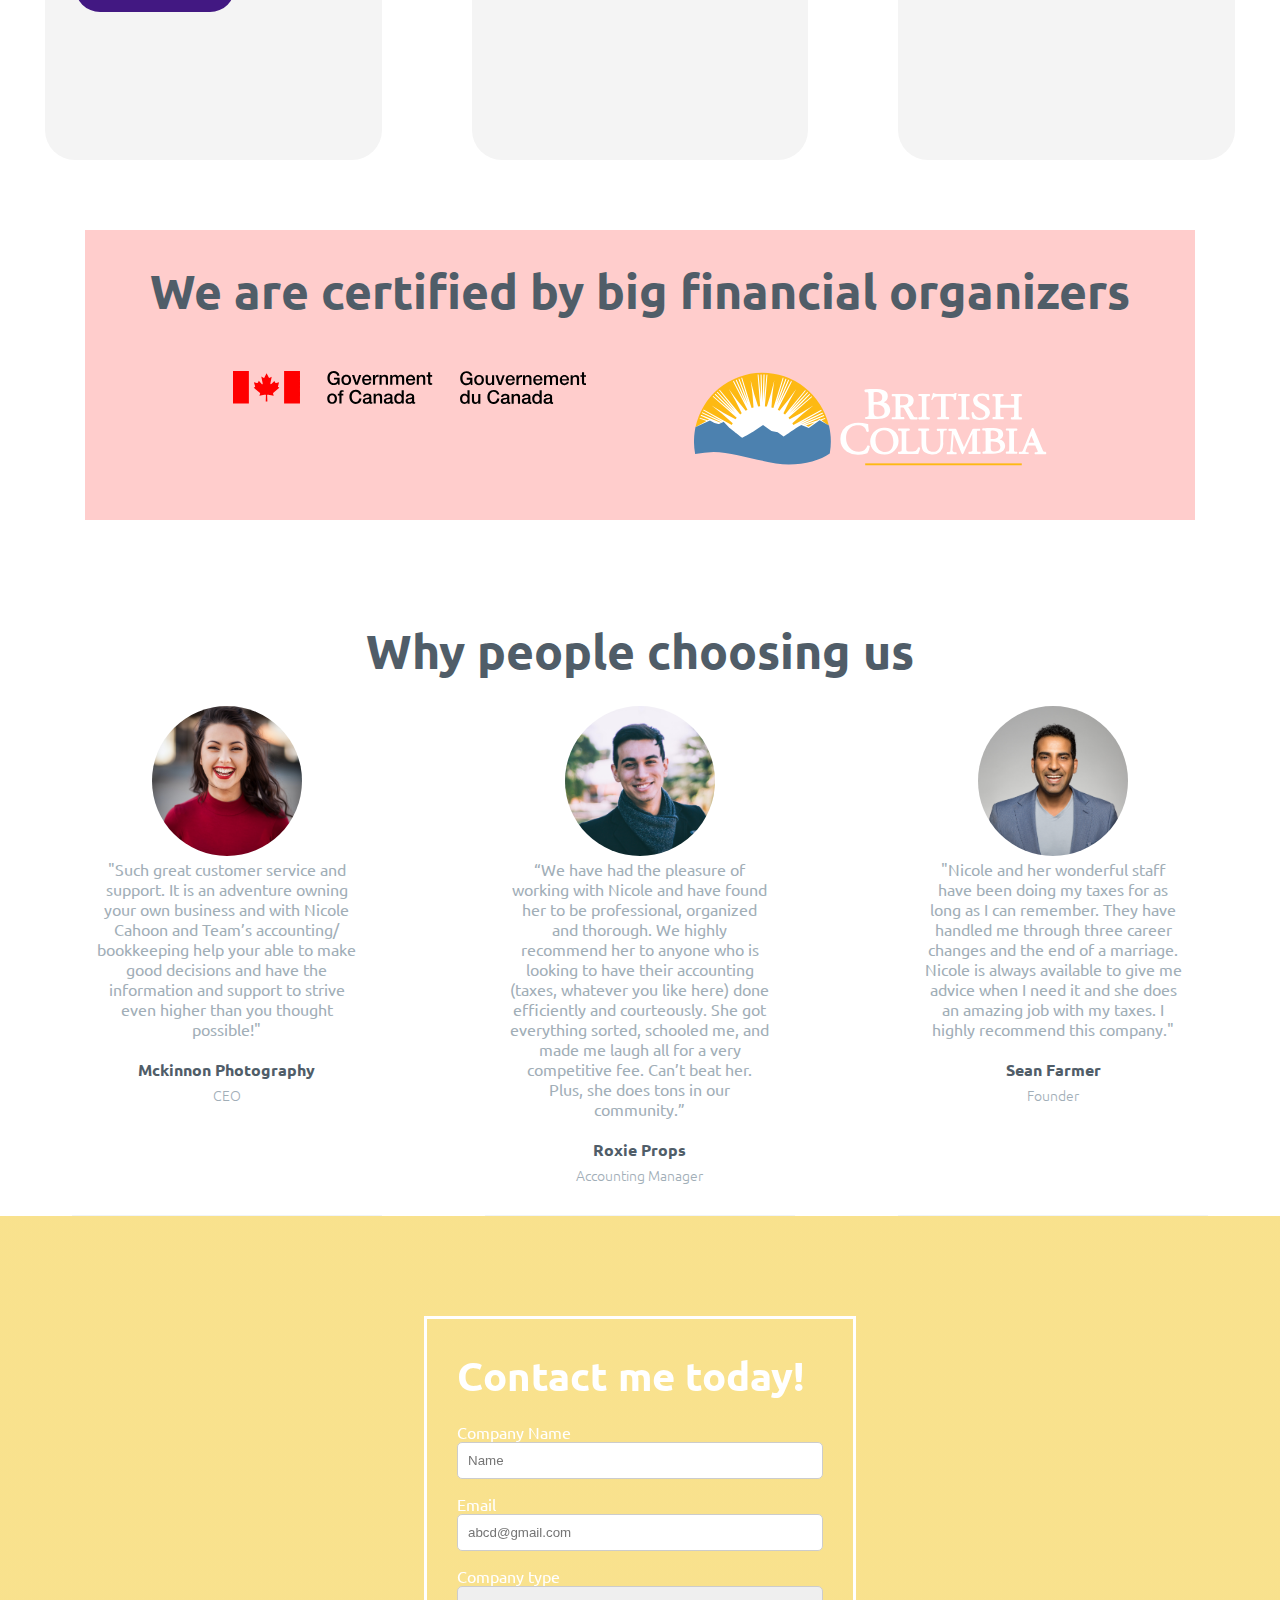
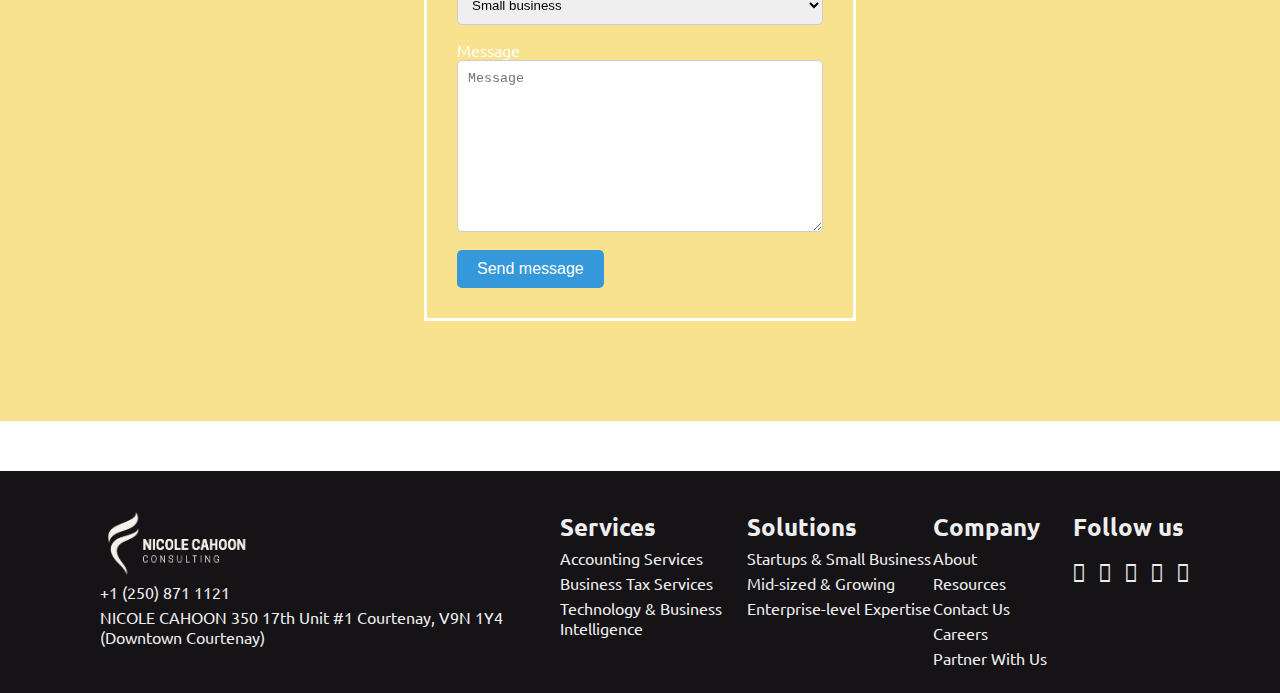
==== commit 2d713707: "Amend navbar menu and Add id for related section homepage" ====
--- a/index.html
+++ b/index.html
@@ -61,14 +61,16 @@
             <li class="main-menu-item">
               <a href="/"> Solutions </a>
             </li>
-            <li class="main-menu-item"><a href="#">Pricing</a></li>
+            <li class="main-menu-item"><a href="#testimonials-id">Blog</a></li>
             <li class="main-menu-item">
               <a href="aboutus.html"> About us </a>
             </li>
-            <li class="main-menu-item"><a href="#">Blog</a></li>
+            <li class="main-menu-item">
+              <a href="contactus.html">Contact Us</a>
+            </li>
             <li class="main-menu-item"><a href="#">Login</a></li>
             <li id="menu-item-expert" class="main-menu-item">
-              <a href="#">Talk to an Expert</a>
+              <a href="#contact-id">Talk to an Expert</a>
             </li>
           </ul>
         </nav>
@@ -108,11 +110,13 @@
             <li class="main-menu-item">
               <a href="/"> Solutions </a>
             </li>
-            <li class="main-menu-item"><a href="#">Pricing</a></li>
+            <li class="main-menu-item"><a href="#">Blog</a></li>
             <li class="main-menu-item">
               <a href="aboutus.html"> About us </a>
             </li>
-            <li class="main-menu-item"><a href="#">Blog</a></li>
+            <li class="main-menu-item">
+              <a href="contactus.html">Contact Us</a>
+            </li>
             <li class="main-menu-item"><a href="#">Login</a></li>
             <li id="menu-item-expert">
               <a href="#">Talk to an Expert</a>
@@ -134,7 +138,7 @@
         <a class="btn-about" href="aboutus.html">Learn more about us!</a>
       </section>
 
-      <section class="main-services">
+      <section class="main-services" id="main-service-id">
         <div class="services-card">
           <div class="services-card-icon">
             <i class="fa-solid fa-briefcase"></i>
@@ -221,7 +225,7 @@
         </div>
       </section>
 
-      <section class="testimonials-1">
+      <section class="testimonials-1" id="testimonials-id">
         <h3>Why people choosing us</h3>
         <div class="flex-container">
           <div class="flex-item">
@@ -265,7 +269,7 @@
         </div>
       </section>
 
-      <section class="contact">
+      <section class="contact" id="contact-id">
         <div class="flex-container">
           <h2>Contact me today!</h2>
           <form action="#" method="post">
@@ -319,15 +323,15 @@
           <ul>
             <li>Accounting Services</li>
             <li>Business Tax Services</li>
-            <li>Technology & Business Intelligence</li>
+            <li>Technology &amp; Business Intelligence</li>
           </ul>
         </div>
 
         <div class="footer-solution">
           <h2>Solutions</h2>
           <ul>
-            <li>Startups & Small Business</li>
-            <li>Mid-sized & Growing</li>
+            <li>Startups &amp; Small Business</li>
+            <li>Mid-sized &amp; Growing</li>
             <li>Enterprise-level Expertise</li>
           </ul>
         </div>
--- a/style.css
+++ b/style.css
@@ -511,6 +511,12 @@
     width: 100%;
     font-weight: 700;
   }
+
+  .main-menu-item a:hover {
+    color: #fcd53e;
+
+    cursor: pointer;
+  }
   .main-menu {
     display: flex;
     gap: 25px;
